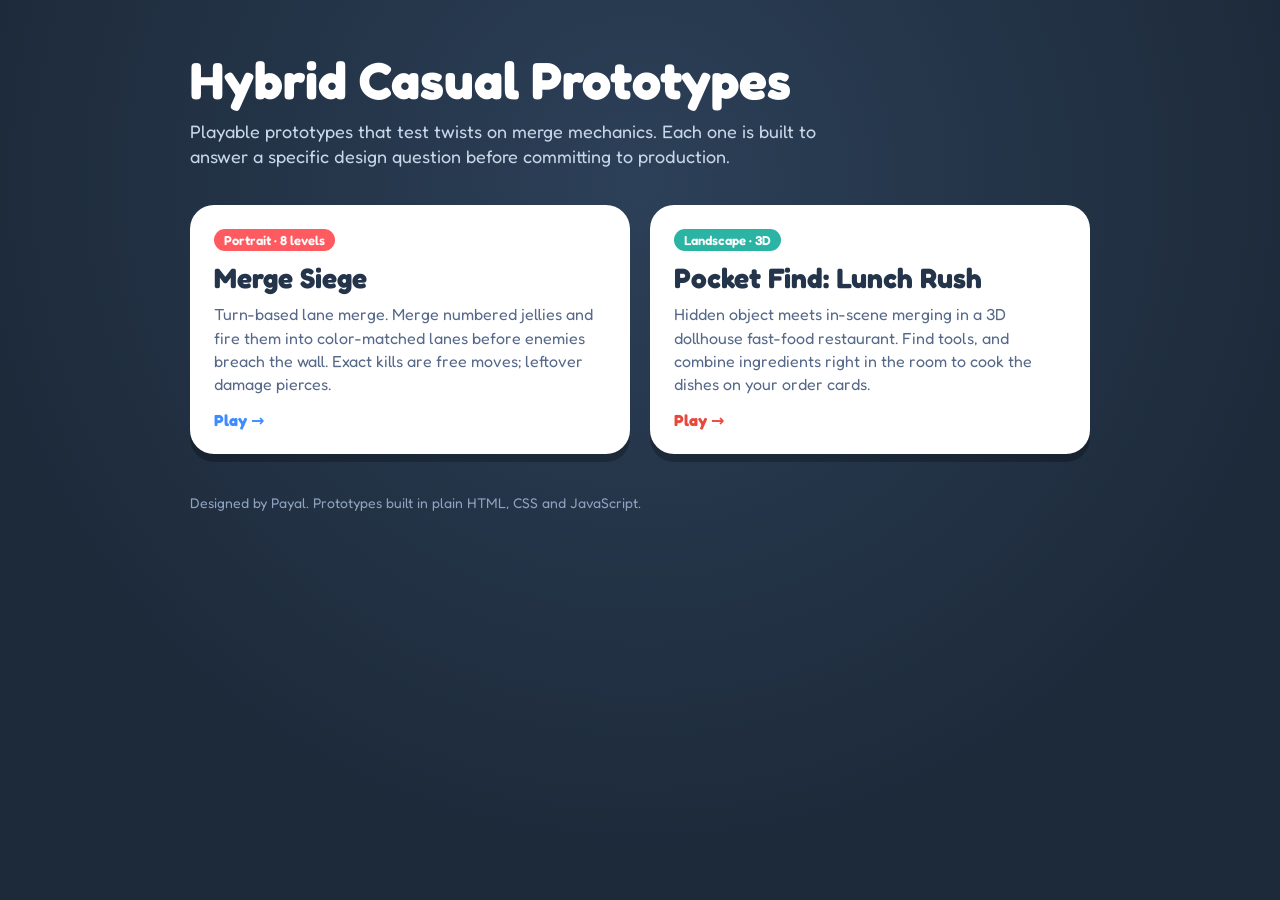
==== index.html @ 13480718 "Add Merge Siege and Pocket Find prototypes with landing page Co-Authored-By: Claude Opus 5.5 (1M con" ====
<!doctype html>
<html lang="en">
<head>
<meta charset="utf-8">
<meta name="viewport" content="width=device-width,initial-scale=1">
<title>Hybrid Casual Prototypes</title>
<link rel="stylesheet" href="https://fonts.googleapis.com/css2?family=Fredoka:wght@500;600;700&display=swap">
<style>
  :root { --bg:#1d2a3a; --card:#fff; --ink:#24344b; --soft:#56698a; }
  * { box-sizing: border-box; }
  body { margin:0; min-height:100vh; background:radial-gradient(circle at 50% 20%,#2c4058,#1d2a3a 70%); color:#fff;
         font-family:"Fredoka",system-ui,sans-serif; padding:48px 16px; }
  main { max-width:900px; margin:0 auto; }
  h1 { font-size:clamp(32px,6vw,52px); margin:0 0 8px; }
  .lead { color:#c8d6e8; font-size:18px; margin:0 0 36px; max-width:640px; line-height:1.4; }
  .grid { display:grid; grid-template-columns:repeat(auto-fit,minmax(280px,1fr)); gap:20px; }
  a.card { display:block; background:var(--card); color:var(--ink); text-decoration:none; border-radius:24px; padding:24px;
           box-shadow:0 8px 0 rgba(0,0,0,.25); transition:transform .15s; }
  a.card:hover { transform:translateY(-4px); }
  .tag { display:inline-block; font-size:13px; font-weight:600; padding:3px 10px; border-radius:99px; color:#fff; margin-bottom:10px; }
  h2 { margin:0 0 8px; font-size:28px; }
  p { margin:0 0 14px; color:var(--soft); line-height:1.45; }
  .play { font-weight:700; }
  footer { margin-top:40px; color:#8ea3bf; font-size:14px; }
</style>
</head>
<body>
<main>
  <h1>Hybrid Casual Prototypes</h1>
  <p class="lead">Playable prototypes that test twists on merge mechanics. Each one is built to answer a specific design question before committing to production.</p>
  <div class="grid">
    <a class="card" href="merge-siege/">
      <span class="tag" style="background:#ff5a5f">Portrait · 8 levels</span>
      <h2>Merge Siege</h2>
      <p>Turn-based lane merge. Merge numbered jellies and fire them into color-matched lanes before enemies breach the wall. Exact kills are free moves; leftover damage pierces.</p>
      <span class="play" style="color:#3d8bff">Play &rarr;</span>
    </a>
    <a class="card" href="pocket-find/">
      <span class="tag" style="background:#2bb3a3">Landscape · 3D</span>
      <h2>Pocket Find: Lunch Rush</h2>
      <p>Hidden object meets in-scene merging in a 3D dollhouse fast-food restaurant. Find tools, and combine ingredients right in the room to cook the dishes on your order cards.</p>
      <span class="play" style="color:#e8483b">Play &rarr;</span>
    </a>
  </div>
  <footer>Designed by Payal. Prototypes built in plain HTML, CSS and JavaScript.</footer>
</main>
</body>
</html>
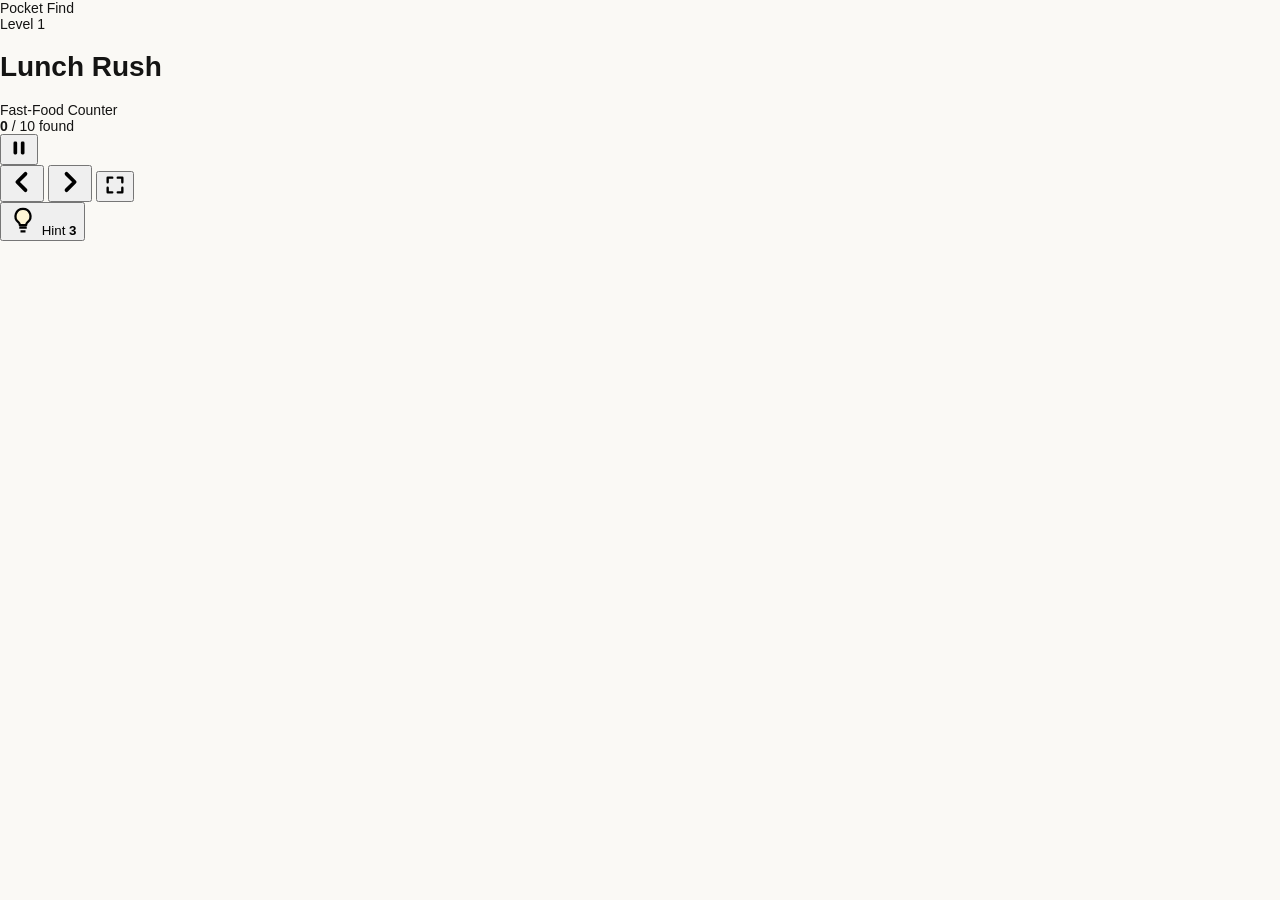
==== commit 81dad9d8: "Add files via upload" ====
--- a/index.html
+++ b/index.html
@@ -1,48 +1,96 @@
-<!doctype html>
-<html lang="en">
-<head>
-<meta charset="utf-8">
-<meta name="viewport" content="width=device-width,initial-scale=1">
-<title>Hybrid Casual Prototypes</title>
-<link rel="stylesheet" href="https://fonts.googleapis.com/css2?family=Fredoka:wght@500;600;700&display=swap">
-<style>
-  :root { --bg:#1d2a3a; --card:#fff; --ink:#24344b; --soft:#56698a; }
-  * { box-sizing: border-box; }
-  body { margin:0; min-height:100vh; background:radial-gradient(circle at 50% 20%,#2c4058,#1d2a3a 70%); color:#fff;
-         font-family:"Fredoka",system-ui,sans-serif; padding:48px 16px; }
-  main { max-width:900px; margin:0 auto; }
-  h1 { font-size:clamp(32px,6vw,52px); margin:0 0 8px; }
-  .lead { color:#c8d6e8; font-size:18px; margin:0 0 36px; max-width:640px; line-height:1.4; }
-  .grid { display:grid; grid-template-columns:repeat(auto-fit,minmax(280px,1fr)); gap:20px; }
-  a.card { display:block; background:var(--card); color:var(--ink); text-decoration:none; border-radius:24px; padding:24px;
-           box-shadow:0 8px 0 rgba(0,0,0,.25); transition:transform .15s; }
-  a.card:hover { transform:translateY(-4px); }
-  .tag { display:inline-block; font-size:13px; font-weight:600; padding:3px 10px; border-radius:99px; color:#fff; margin-bottom:10px; }
-  h2 { margin:0 0 8px; font-size:28px; }
-  p { margin:0 0 14px; color:var(--soft); line-height:1.45; }
-  .play { font-weight:700; }
-  footer { margin-top:40px; color:#8ea3bf; font-size:14px; }
-</style>
-</head>
-<body>
-<main>
-  <h1>Hybrid Casual Prototypes</h1>
-  <p class="lead">Playable prototypes that test twists on merge mechanics. Each one is built to answer a specific design question before committing to production.</p>
-  <div class="grid">
-    <a class="card" href="merge-siege/">
-      <span class="tag" style="background:#ff5a5f">Portrait · 8 levels</span>
-      <h2>Merge Siege</h2>
-      <p>Turn-based lane merge. Merge numbered jellies and fire them into color-matched lanes before enemies breach the wall. Exact kills are free moves; leftover damage pierces.</p>
-      <span class="play" style="color:#3d8bff">Play &rarr;</span>
-    </a>
-    <a class="card" href="pocket-find/">
-      <span class="tag" style="background:#2bb3a3">Landscape · 3D</span>
-      <h2>Pocket Find: Lunch Rush</h2>
-      <p>Hidden object meets in-scene merging in a 3D dollhouse fast-food restaurant. Find tools, and combine ingredients right in the room to cook the dishes on your order cards.</p>
-      <span class="play" style="color:#e8483b">Play &rarr;</span>
-    </a>
+<!doctype html><html><head><meta charset=utf8><meta name=viewport content="width=device-width,initial-scale=1,viewport-fit=cover"><style>:root{color-scheme:light;box-sizing:border-box;padding-top:env(safe-area-inset-top,0px);padding-bottom:env(safe-area-inset-bottom,0px)}html{scroll-padding-top:env(safe-area-inset-top,0px)}body{margin:0;padding:0;font:14px -apple-system,BlinkMacSystemFont,sans-serif;background:#faf9f5;color:#141413}img{max-width:100%}[hidden]:not([hidden=until-found i]){display:none!important}</style></head><body>
+<title>Pocket Find: Lunch Rush</title>
+<link rel="preconnect" href="https://fonts.googleapis.com">
+<link rel="stylesheet" href="https://fonts.googleapis.com/css2?family=Baloo+2:wght@600;700;800&family=Nunito:wght@600;700;800&display=swap">
+<link rel="stylesheet" href="css/style.css">
+<div id="app">
+  <div id="scene" aria-label="Restaurant scene. Drag to pan, scroll or pinch to zoom, tap objects to find them."></div>
+
+  <header class="hud" id="hud">
+    <div class="brand">
+      <span class="eyebrow">Pocket Find</span>
+      <div class="title-row"><span class="lvl" id="lvlLabel">Level 1</span><h1 id="roomTitle">Lunch Rush</h1></div>
+    </div>
+    <div class="loc" id="locLabel">Fast-Food Counter</div>
+    <div class="hud-right">
+      <div class="progress" aria-live="polite">
+        <span><b id="foundCount">0</b> / <span id="totalCount">10</span> found</span>
+        <div class="bar"><i id="progressFill"></i></div>
+      </div>
+      <button class="round-btn" id="pauseBtn" aria-label="Pause">
+        <svg viewBox="0 0 24 24" width="22" height="22" aria-hidden="true"><rect x="6" y="5" width="4" height="14" rx="1.5"/><rect x="14" y="5" width="4" height="14" rx="1.5"/></svg>
+      </button>
+    </div>
+  </header>
+
+  <button class="nav-arrow left" id="navLeft" aria-label="Previous room">
+    <svg viewBox="0 0 24 24" width="28" height="28" aria-hidden="true"><path d="M15 5l-7 7 7 7" fill="none" stroke="currentColor" stroke-width="3.2" stroke-linecap="round" stroke-linejoin="round"/></svg>
+  </button>
+  <button class="nav-arrow right" id="navRight" aria-label="Next room">
+    <svg viewBox="0 0 24 24" width="28" height="28" aria-hidden="true"><path d="M9 5l7 7-7 7" fill="none" stroke="currentColor" stroke-width="3.2" stroke-linecap="round" stroke-linejoin="round"/></svg>
+  </button>
+
+  <button class="round-btn cam-btn" id="resetCamBtn" aria-label="Reset camera view" title="Reset view">
+    <svg viewBox="0 0 24 24" width="22" height="22" aria-hidden="true"><path d="M4 9V4h5M20 9V4h-5M4 15v5h5M20 15v5h-5" fill="none" stroke="currentColor" stroke-width="2.6" stroke-linecap="round" stroke-linejoin="round"/></svg>
+  </button>
+
+  <footer class="panel" id="panel">
+    <div class="cards" id="cards"></div>
+    <button class="hint-btn" id="hintBtn" aria-label="Use a hint">
+      <svg viewBox="0 0 24 24" width="30" height="30" aria-hidden="true"><path d="M9 18h6M10 21h4M12 3a6 6 0 0 0-3.6 10.8c.6.5 1 1.2 1 2V16h5.2v-.2c0-.8.4-1.5 1-2A6 6 0 0 0 12 3z" fill="#fff6d6" stroke="currentColor" stroke-width="1.8" stroke-linejoin="round"/></svg>
+      <span>Hint</span>
+      <b class="badge" id="hintCount">3</b>
+    </button>
+  </footer>
+
+  <div id="fx"></div>
+  <div class="toast" id="toast" role="status" hidden></div>
+  <div class="rotate-note" id="rotateNote" hidden>Best played in landscape</div>
+
+  <div class="overlay" id="coach" hidden>
+    <div class="coach-card">
+      <div class="coach-step" id="coachStep">1 / 2</div>
+      <p id="coachText"></p>
+      <span class="coach-tap">Tap to continue</span>
+    </div>
   </div>
-  <footer>Designed by Payal. Prototypes built in plain HTML, CSS and JavaScript.</footer>
-</main>
-</body>
-</html>
+
+  <div class="overlay" id="pauseOverlay" hidden>
+    <div class="modal">
+      <h2>Paused</h2>
+      <div class="modal-btns">
+        <button class="btn primary" id="resumeBtn">Resume</button>
+        <button class="btn ghost" id="restartBtn">Restart level</button>
+      </div>
+    </div>
+  </div>
+
+  <div class="overlay" id="completeOverlay" hidden>
+    <div class="modal complete">
+      <div class="burst" aria-hidden="true"></div>
+      <h2>LUNCH RUSH COMPLETE!</h2>
+      <p class="sub">All 10 orders are out of the kitchen.</p>
+      <div class="stats">
+        <div><span>Time spent</span><b id="statTime">0:00</b></div>
+        <div><span>Wrong clicks</span><b id="statWrong">0</b></div>
+        <div><span>Hints used</span><b id="statHints">0</b></div>
+      </div>
+      <button class="btn primary big" id="nextRoomBtn">Next Room</button>
+    </div>
+  </div>
+
+  <aside class="debug" id="debugPanel" hidden></aside>
+  <div id="labels"></div>
+</div>
+
+<script src="vendor/three.min.js"></script>
+<script src="js/data/items.js"></script>
+<script src="js/data/recipes.js"></script>
+<script src="js/data/rooms/lunch_rush.js"></script>
+<script src="js/models.js"></script>
+<script src="js/view3d.js"></script>
+<script src="js/ui.js"></script>
+<script src="js/game.js"></script>
+<script src="js/main.js"></script>
+
+</body></html>
